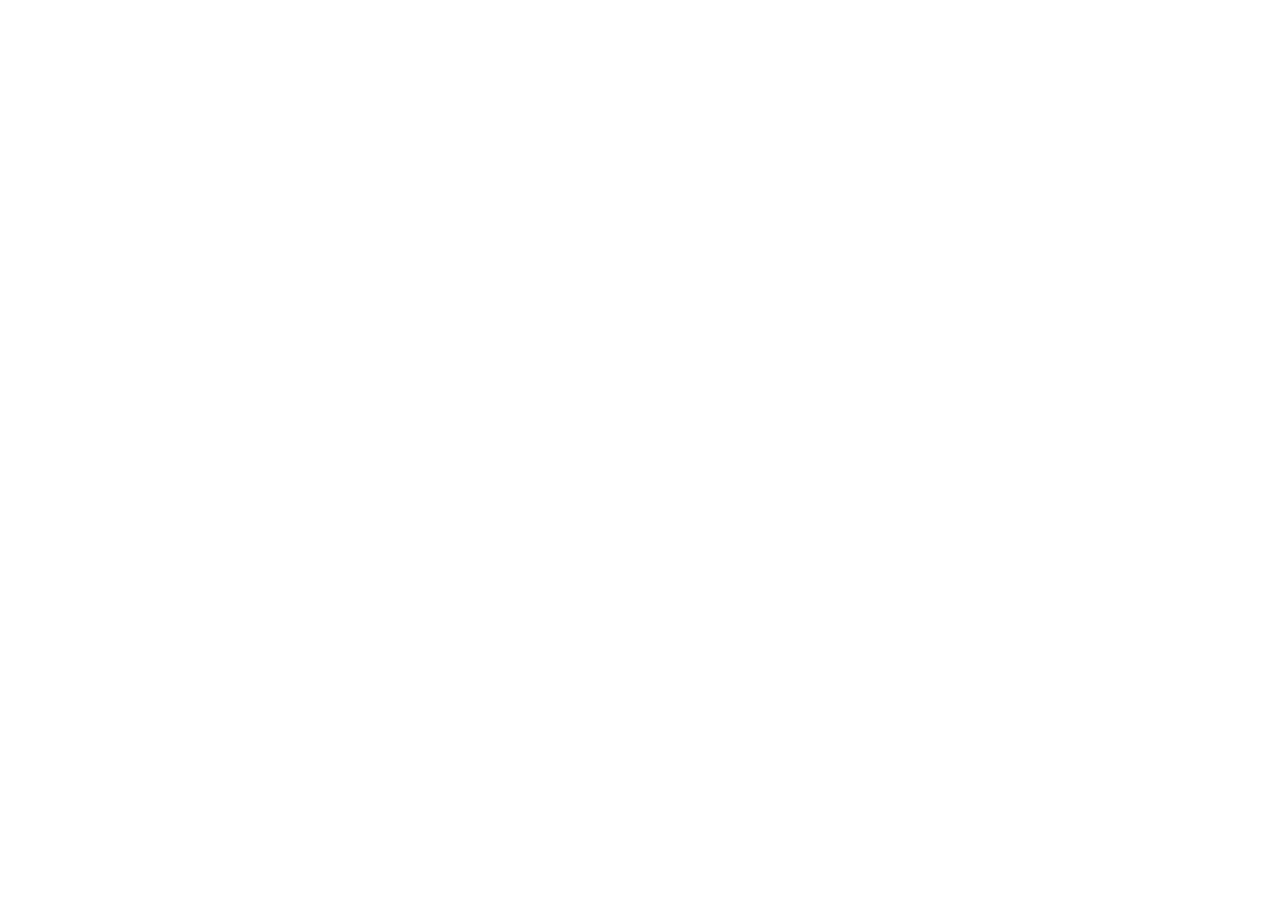
==== home/index.html @ 5b3dd04b "Primera Modificacion de la carpeta home" ====
<!DOCTYPE html>
<html lang="es">
<head>
  <meta charset="UTF-8" />
  <meta name="viewport" content="width=device-width, initial-scale=1.0"/>
  <title>El Pollón – Inicio</title>
  <link rel="stylesheet" href="style.css" />
  <link href="https://fonts.googleapis.com/css2?family=Abril+Fatface&family=Nunito:wght@400;600;800&display=swap" rel="stylesheet"/>
</head>
<body>
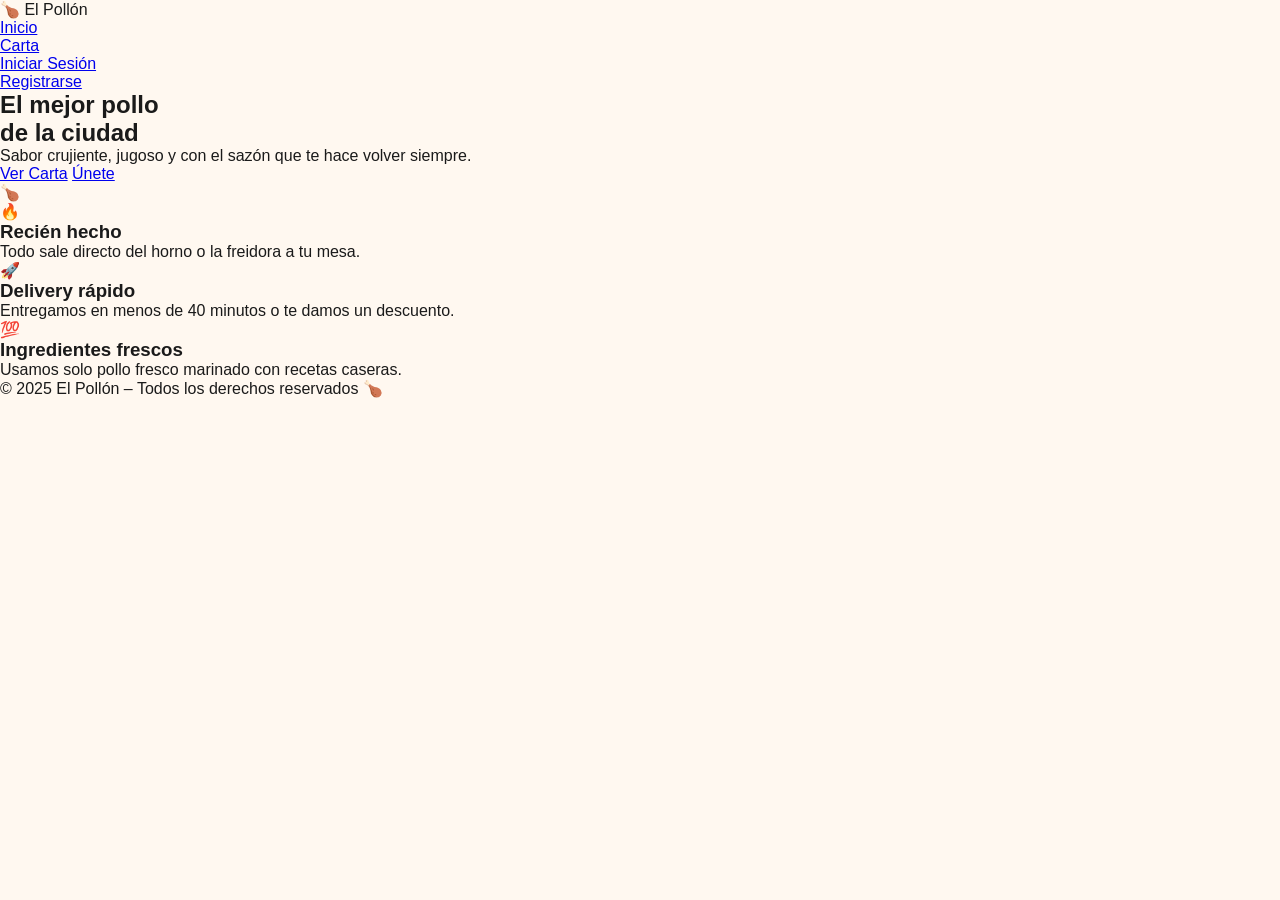
==== commit c6ffb2c1: "Tercera Modificacion de la carpeta home index.html" ====
--- a/home/index.html
+++ b/home/index.html
@@ -7,4 +7,51 @@
   <link rel="stylesheet" href="style.css" />
   <link href="https://fonts.googleapis.com/css2?family=Abril+Fatface&family=Nunito:wght@400;600;800&display=swap" rel="stylesheet"/>
 </head>
-<body>+<body>
+
+     <nav class="navbar">
+    <div class="logo">🍗 El Pollón</div>
+    <ul class="nav-links">
+      <li><a href="index.html" class="active">Inicio</a></li>
+      <li><a href="../carta/carta.html">Carta</a></li>
+      <li><a href="../login/login.html">Iniciar Sesión</a></li>
+      <li><a href="../register/register.html" class="btn-nav">Registrarse</a></li>
+    </ul>
+  </nav>
+
+  <section class="hero">
+    <div class="hero-content">
+      <h1>El mejor pollo<br/><span>de la ciudad</span></h1>
+      <p>Sabor crujiente, jugoso y con el sazón que te hace volver siempre.</p>
+      <div class="hero-btns">
+        <a href="../carta/carta.html" class="btn-primary">Ver Carta</a>
+        <a href="../register/register.html" class="btn-secondary">Únete</a>
+      </div>
+    </div>
+    <div class="hero-img">🍗</div>
+  </section>
+
+  <section class="features">
+    <div class="feature-card">
+      <span>🔥</span>
+      <h3>Recién hecho</h3>
+      <p>Todo sale directo del horno o la freidora a tu mesa.</p>
+    </div>
+    <div class="feature-card">
+      <span>🚀</span>
+      <h3>Delivery rápido</h3>
+      <p>Entregamos en menos de 40 minutos o te damos un descuento.</p>
+    </div>
+    <div class="feature-card">
+      <span>💯</span>
+      <h3>Ingredientes frescos</h3>
+      <p>Usamos solo pollo fresco marinado con recetas caseras.</p>
+    </div>
+  </section>
+
+  <footer class="footer">
+    <p>© 2025 El Pollón – Todos los derechos reservados 🍗</p>
+  </footer>
+
+</body>
+</html>
--- a/home/style.css
+++ b/home/style.css
@@ -0,0 +1,19 @@
+:root {
+  --rojo: #e63528;
+  --rojo-oscuro: #b52218;
+  --amarillo: #f5a623;
+  --crema: #fff8f0;
+  --oscuro: #1a1a1a;
+  --gris: #555;
+  --blanco: #ffffff;
+  --sombra: 0 4px 20px rgba(0,0,0,0.12);
+  --radio: 14px;
+}
+
+* { margin: 0; padding: 0; box-sizing: border-box; }
+
+body {
+  font-family: 'Nunito', sans-serif;
+  background: var(--crema);
+  color: var(--oscuro);
+}
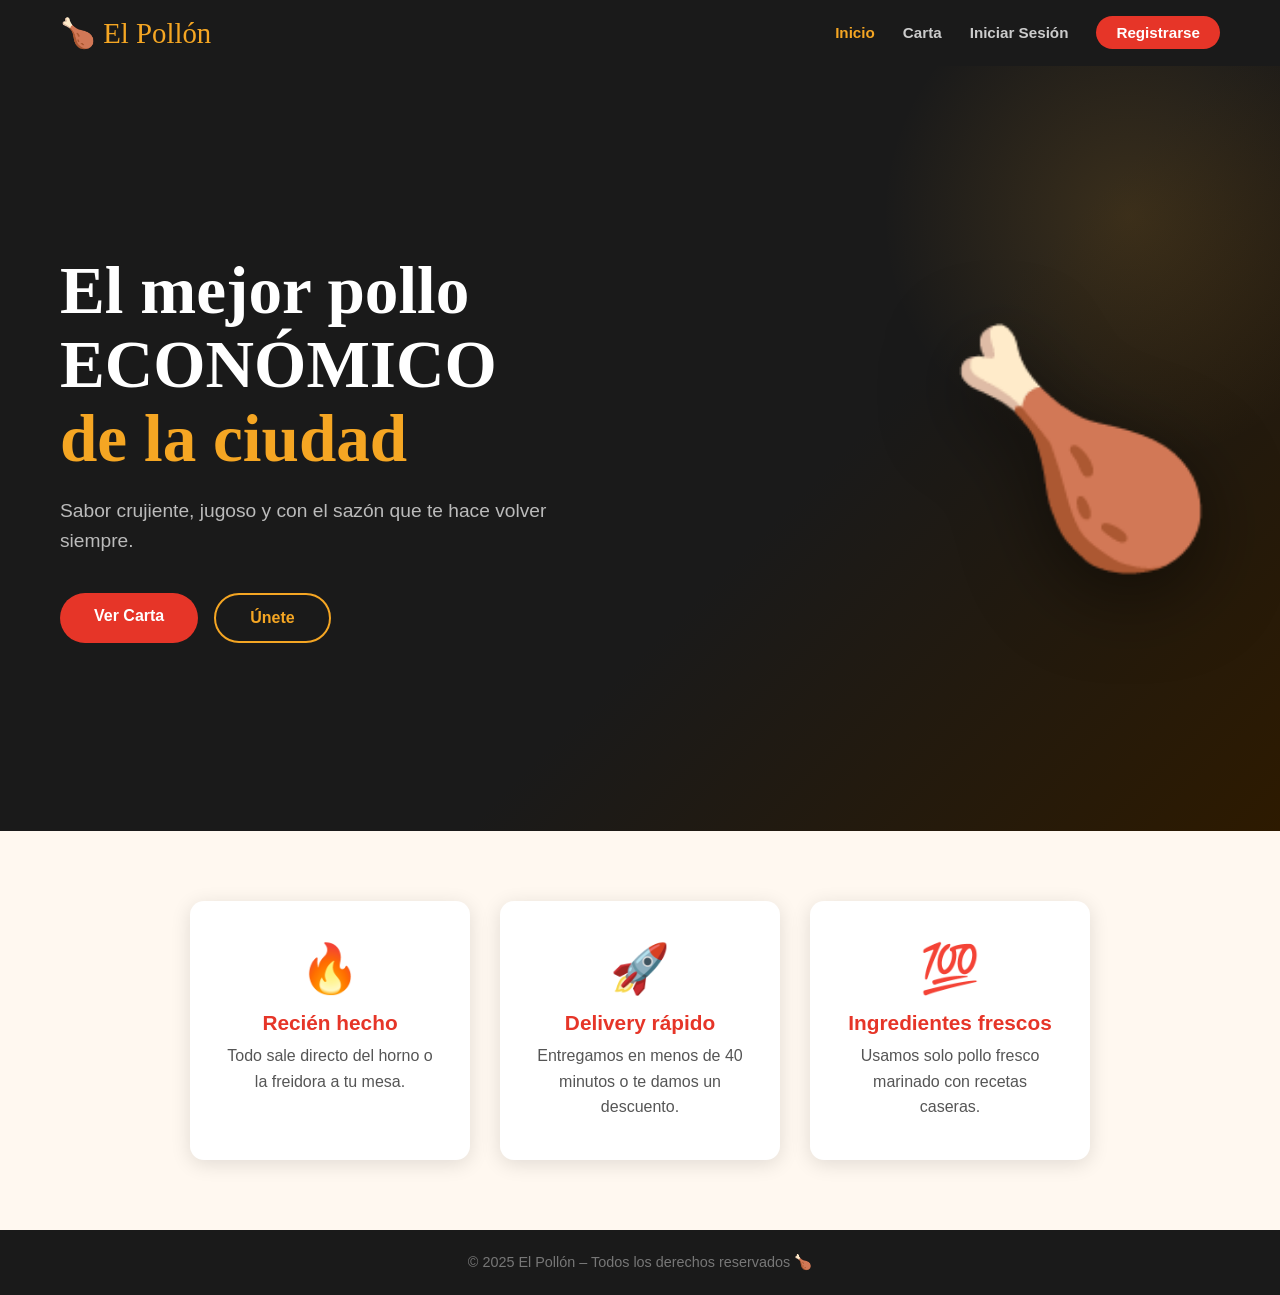
==== commit 18c1aa4d: "Cambio en index.html" ====
--- a/home/index.html
+++ b/home/index.html
@@ -21,7 +21,7 @@
 
   <section class="hero">
     <div class="hero-content">
-      <h1>El mejor pollo<br/><span>de la ciudad</span></h1>
+      <h1>El mejor pollo ECONÓMICO<br/><span>de la ciudad</span></h1>
       <p>Sabor crujiente, jugoso y con el sazón que te hace volver siempre.</p>
       <div class="hero-btns">
         <a href="../carta/carta.html" class="btn-primary">Ver Carta</a>
@@ -54,4 +54,4 @@
   </footer>
 
 </body>
-</html>+</html>
--- a/home/style.css
+++ b/home/style.css
@@ -16,4 +16,167 @@
   font-family: 'Nunito', sans-serif;
   background: var(--crema);
   color: var(--oscuro);
+}
+
+/* NAVBAR */
+.navbar {
+  display: flex;
+  justify-content: space-between;
+  align-items: center;
+  padding: 16px 60px;
+  background: var(--oscuro);
+  position: sticky;
+  top: 0;
+  z-index: 100;
+}
+
+.logo {
+  font-family: 'Abril Fatface', cursive;
+  font-size: 1.8rem;
+  color: var(--amarillo);
+}
+
+.nav-links {
+  list-style: none;
+  display: flex;
+  gap: 28px;
+  align-items: center;
+}
+
+.nav-links a {
+  text-decoration: none;
+  color: #ccc;
+  font-weight: 600;
+  font-size: 0.95rem;
+  transition: color 0.2s;
+}
+
+.nav-links a:hover,
+.nav-links a.active { color: var(--amarillo); }
+
+.btn-nav {
+  background: var(--rojo) !important;
+  color: var(--blanco) !important;
+  padding: 8px 20px;
+  border-radius: 30px;
+}
+
+.btn-nav:hover { background: var(--rojo-oscuro) !important; }
+
+/* HERO */
+.hero {
+  display: flex;
+  justify-content: space-between;
+  align-items: center;
+  padding: 80px 60px;
+  background: linear-gradient(135deg, #1a1a1a 60%, #2d1a00 100%);
+  color: var(--blanco);
+  min-height: 85vh;
+  overflow: hidden;
+  position: relative;
+}
+
+.hero::before {
+  content: '';
+  position: absolute;
+  width: 500px; height: 500px;
+  background: radial-gradient(circle, rgba(245,166,35,0.15) 0%, transparent 70%);
+  top: -100px; right: -100px;
+  border-radius: 50%;
+}
+
+.hero-content { max-width: 560px; z-index: 1; }
+
+.hero-content h1 {
+  font-family: 'Abril Fatface', cursive;
+  font-size: 4.2rem;
+  line-height: 1.1;
+  margin-bottom: 20px;
+}
+
+.hero-content h1 span { color: var(--amarillo); }
+
+.hero-content p {
+  font-size: 1.2rem;
+  color: #bbb;
+  margin-bottom: 36px;
+  line-height: 1.6;
+}
+
+.hero-btns { display: flex; gap: 16px; }
+
+.btn-primary {
+  background: var(--rojo);
+  color: var(--blanco);
+  padding: 14px 34px;
+  border-radius: 30px;
+  text-decoration: none;
+  font-weight: 800;
+  transition: background 0.2s, transform 0.2s;
+}
+
+.btn-primary:hover { background: var(--rojo-oscuro); transform: translateY(-2px); }
+
+.btn-secondary {
+  border: 2px solid var(--amarillo);
+  color: var(--amarillo);
+  padding: 14px 34px;
+  border-radius: 30px;
+  text-decoration: none;
+  font-weight: 800;
+  transition: background 0.2s, color 0.2s;
+}
+
+.btn-secondary:hover { background: var(--amarillo); color: var(--oscuro); }
+
+.hero-img {
+  font-size: 14rem;
+  animation: float 3s ease-in-out infinite;
+  z-index: 1;
+  filter: drop-shadow(0 20px 40px rgba(0,0,0,0.5));
+}
+
+@keyframes float {
+  0%, 100% { transform: translateY(0); }
+  50%       { transform: translateY(-20px); }
+}
+
+/* FEATURES */
+.features {
+  display: flex;
+  justify-content: center;
+  gap: 30px;
+  padding: 70px 60px;
+  flex-wrap: wrap;
+}
+
+.feature-card {
+  background: var(--blanco);
+  border-radius: var(--radio);
+  padding: 40px 32px;
+  text-align: center;
+  max-width: 280px;
+  box-shadow: var(--sombra);
+  transition: transform 0.25s;
+}
+
+.feature-card:hover { transform: translateY(-6px); }
+.feature-card span  { font-size: 3rem; }
+
+.feature-card h3 {
+  font-size: 1.3rem;
+  font-weight: 800;
+  margin: 14px 0 8px;
+  color: var(--rojo);
+}
+
+.feature-card p { color: var(--gris); line-height: 1.6; }
+
+/* FOOTER */
+.footer {
+  background: var(--oscuro);
+  color: #777;
+  text-align: center;
+  padding: 24px;
+  font-size: 0.9rem;
 }
